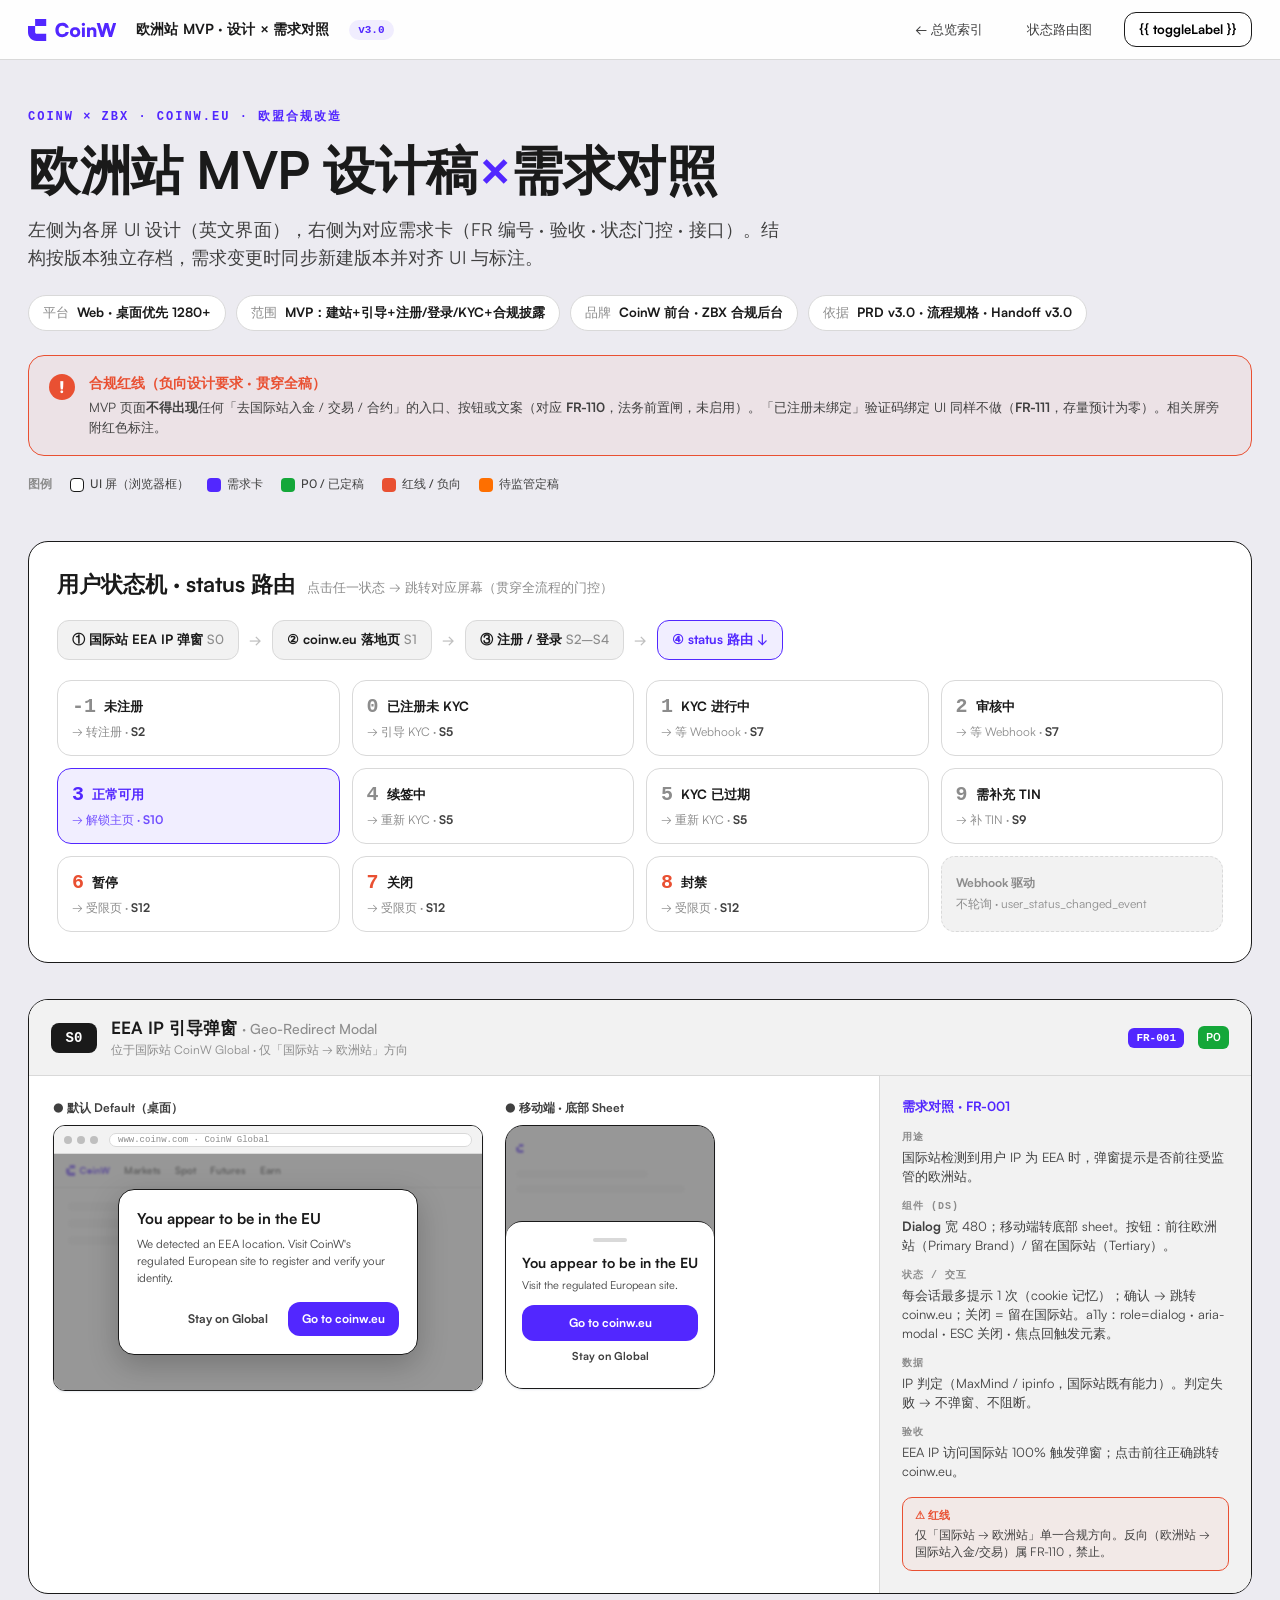
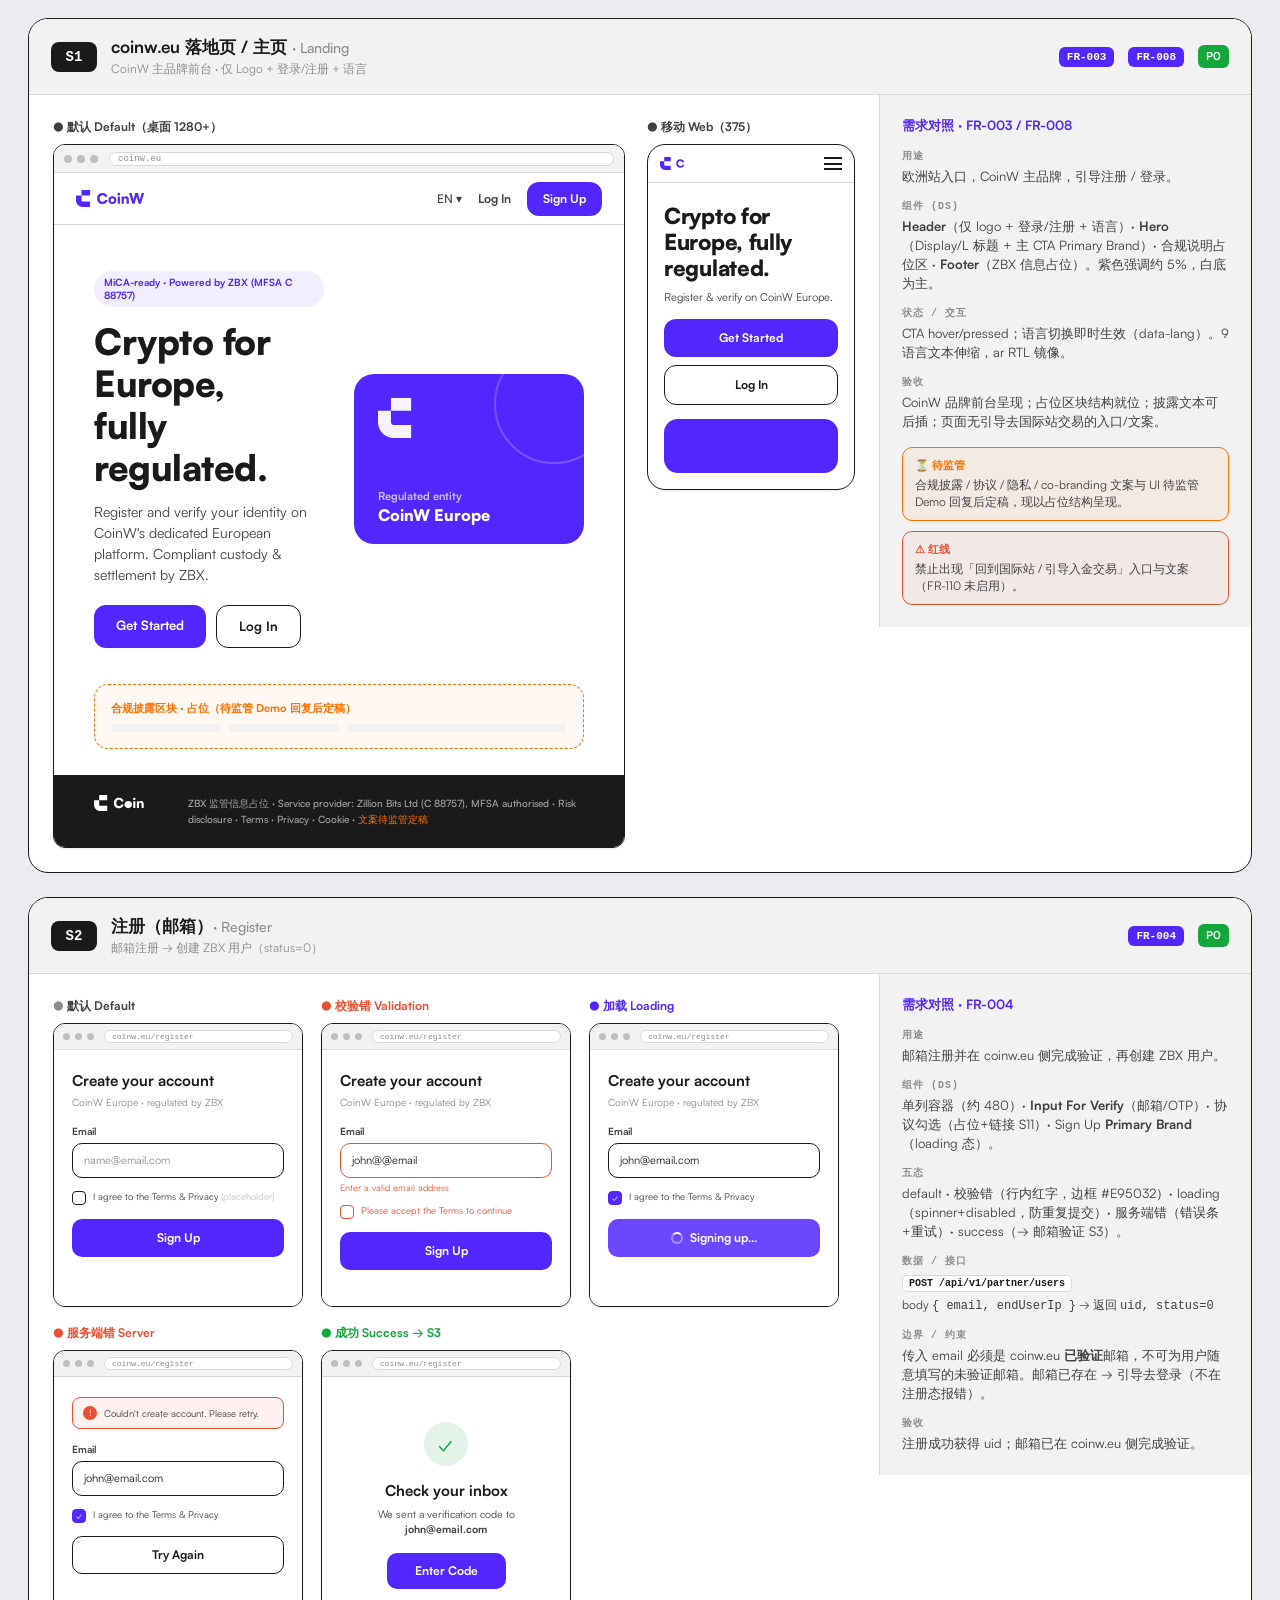
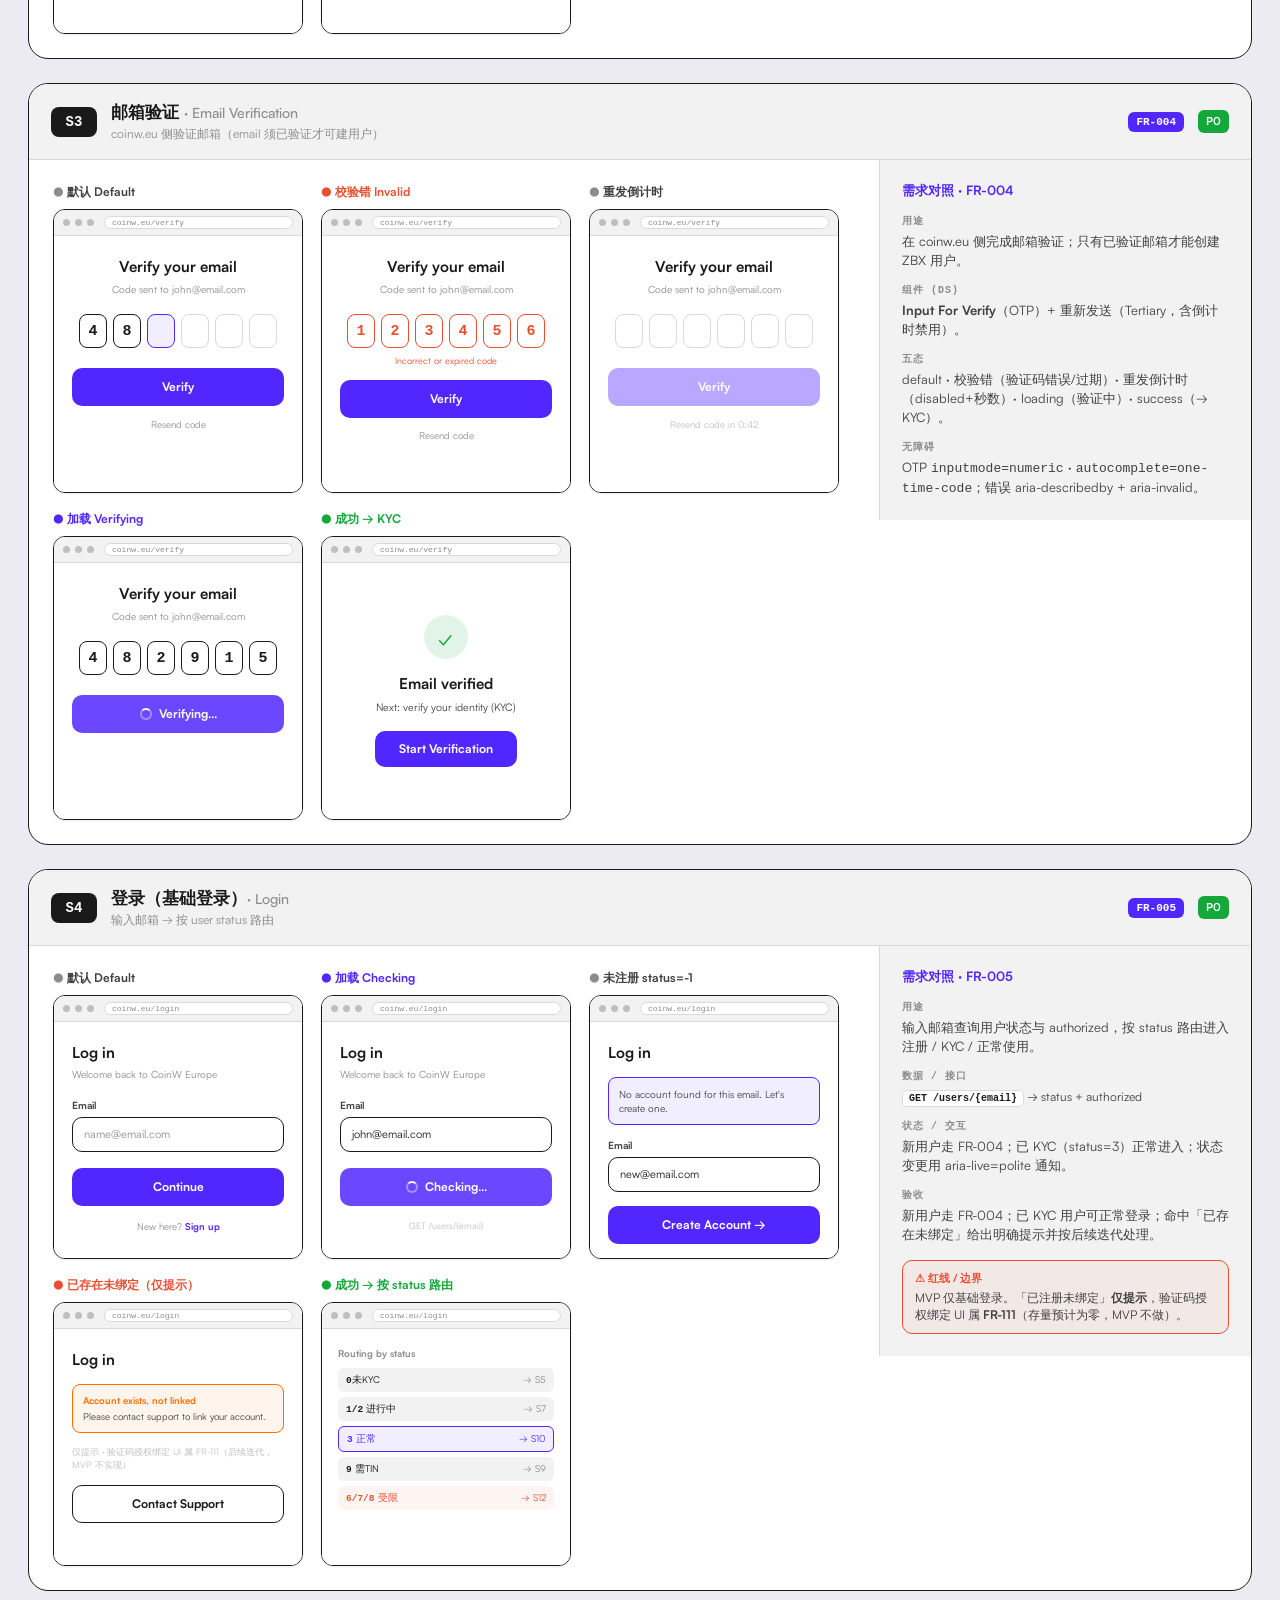
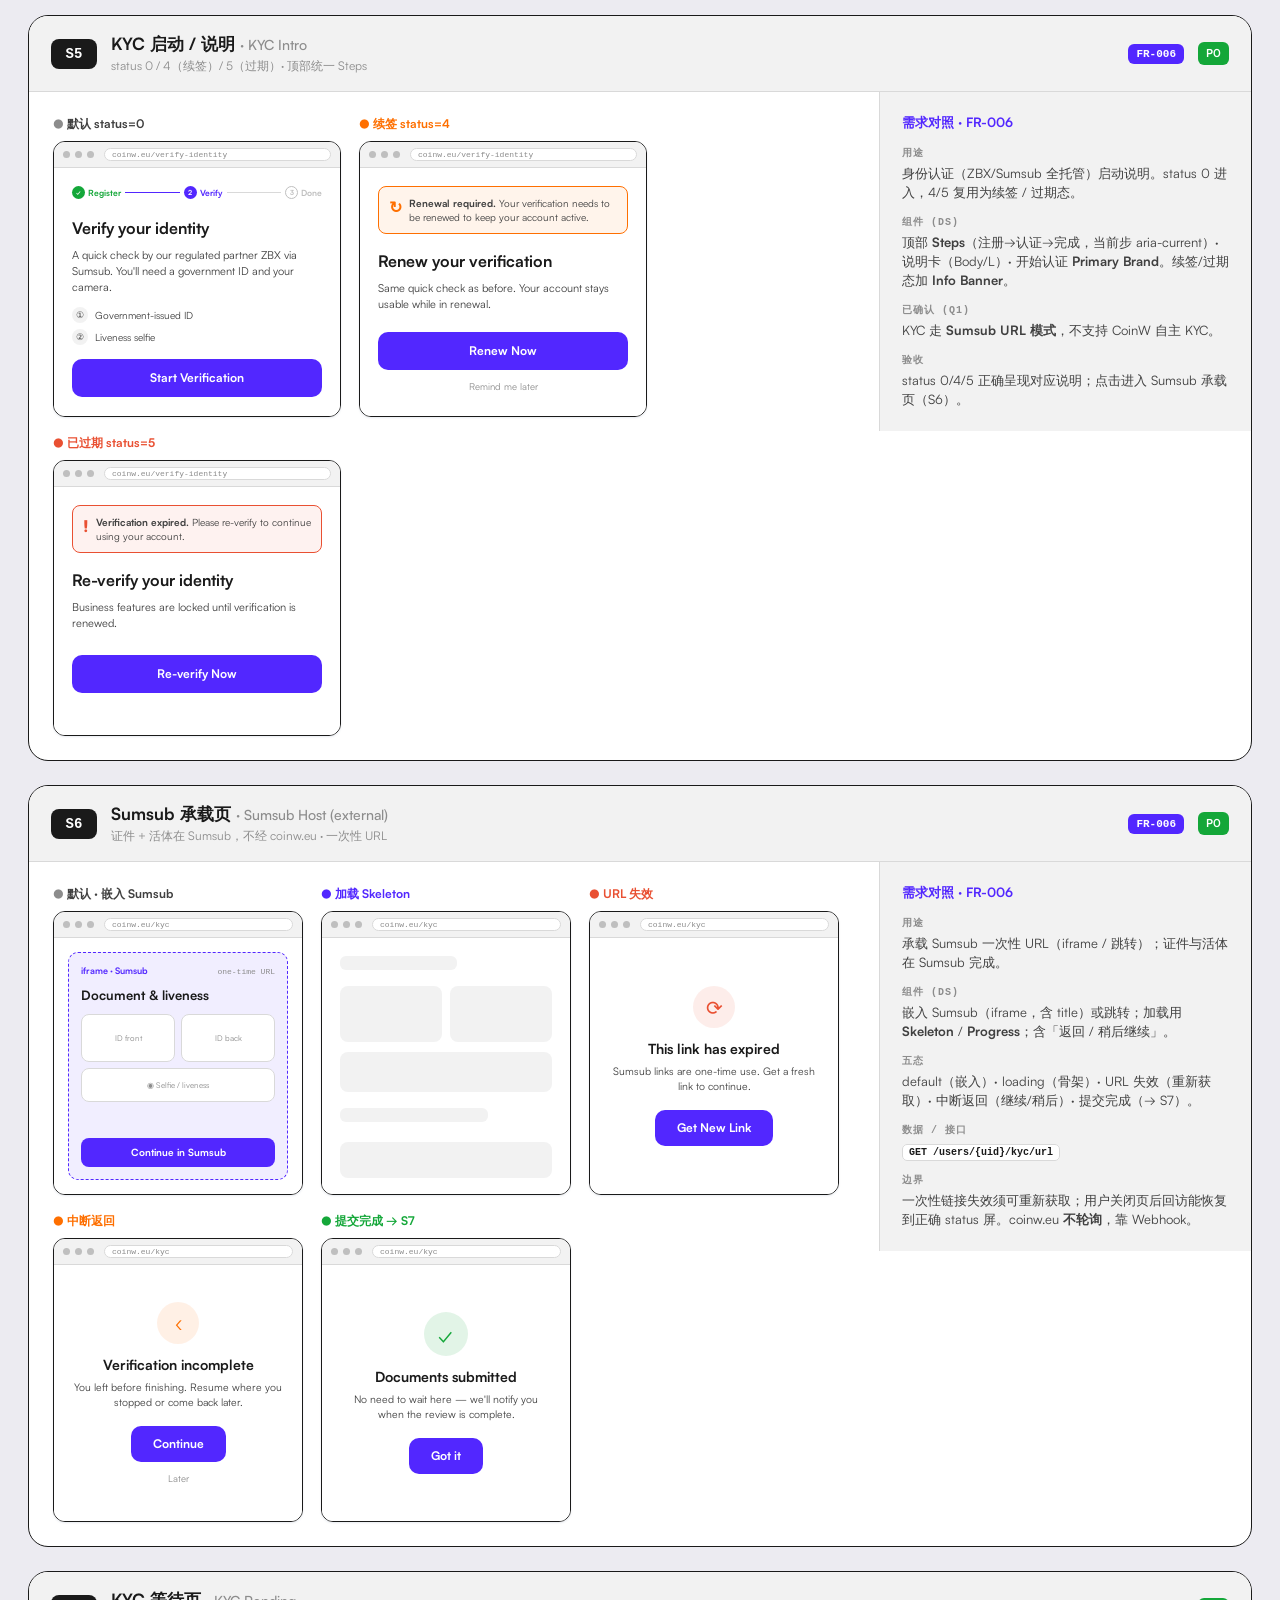
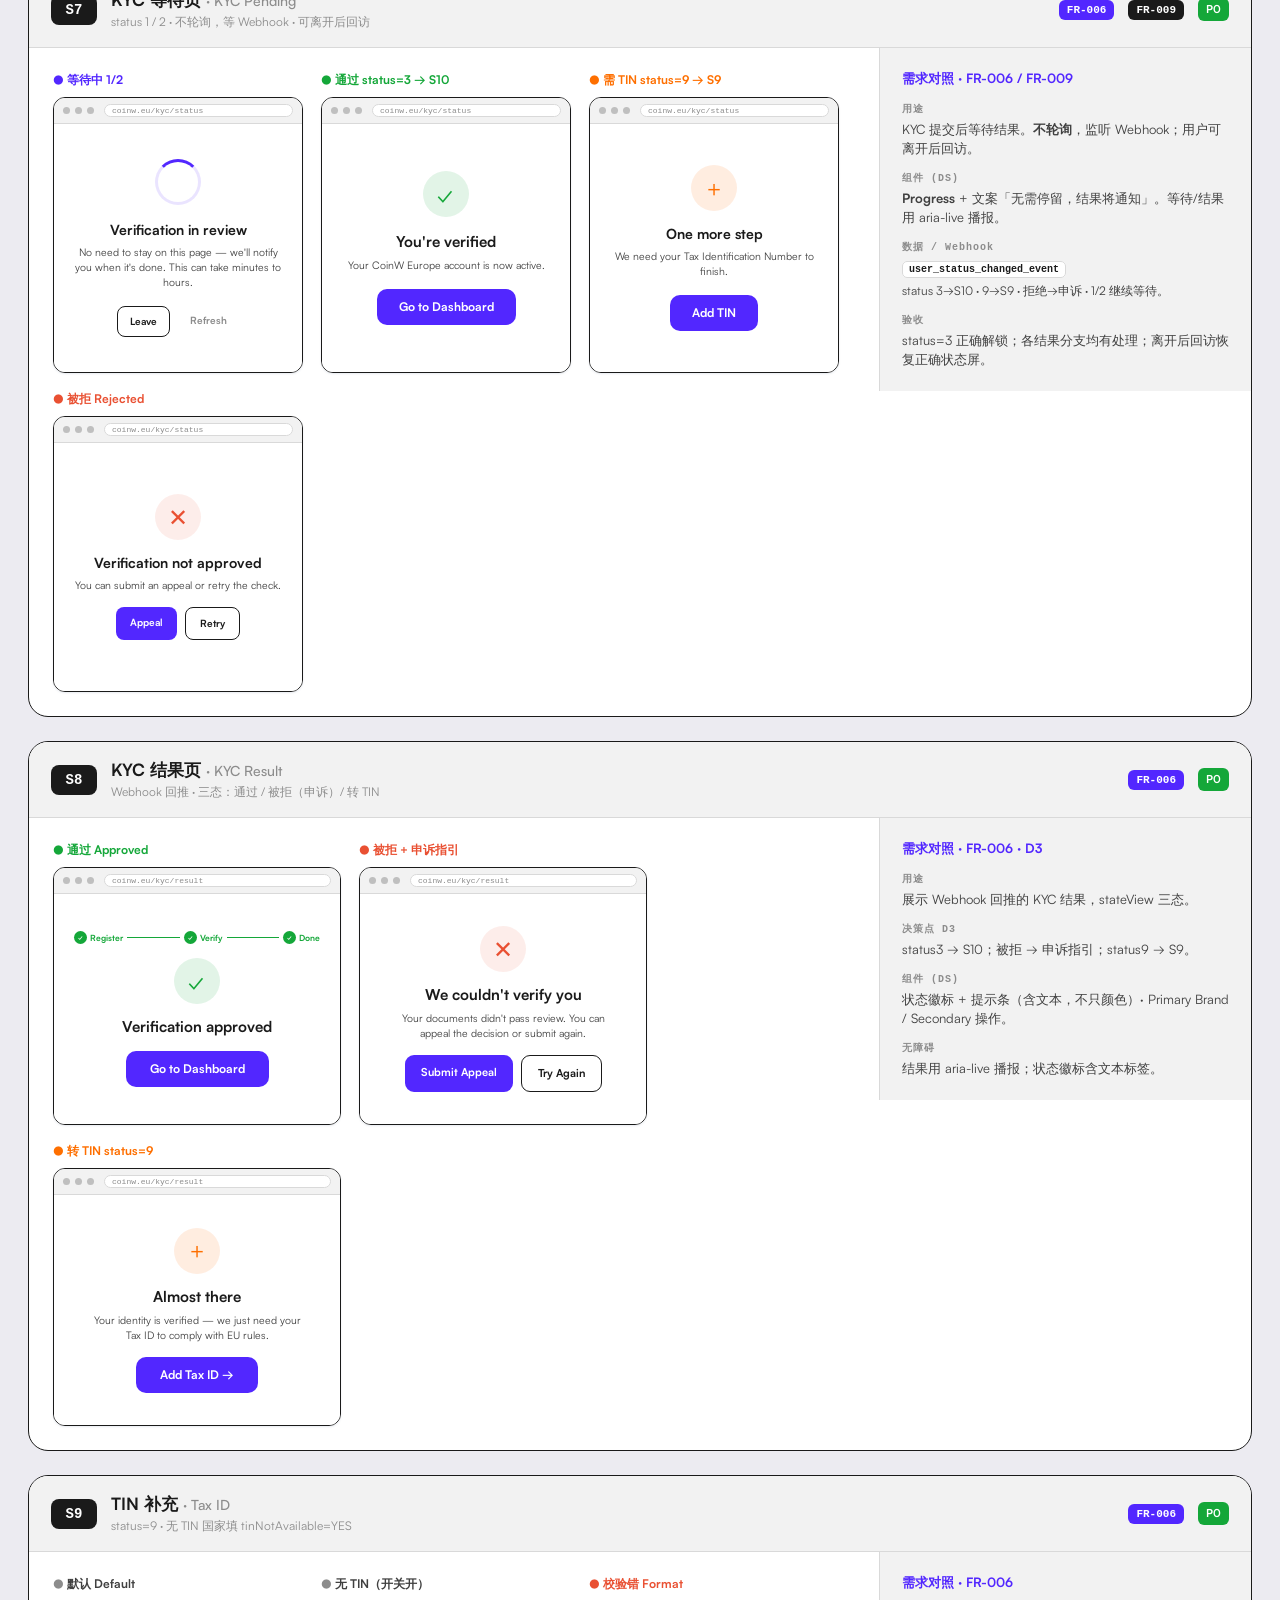
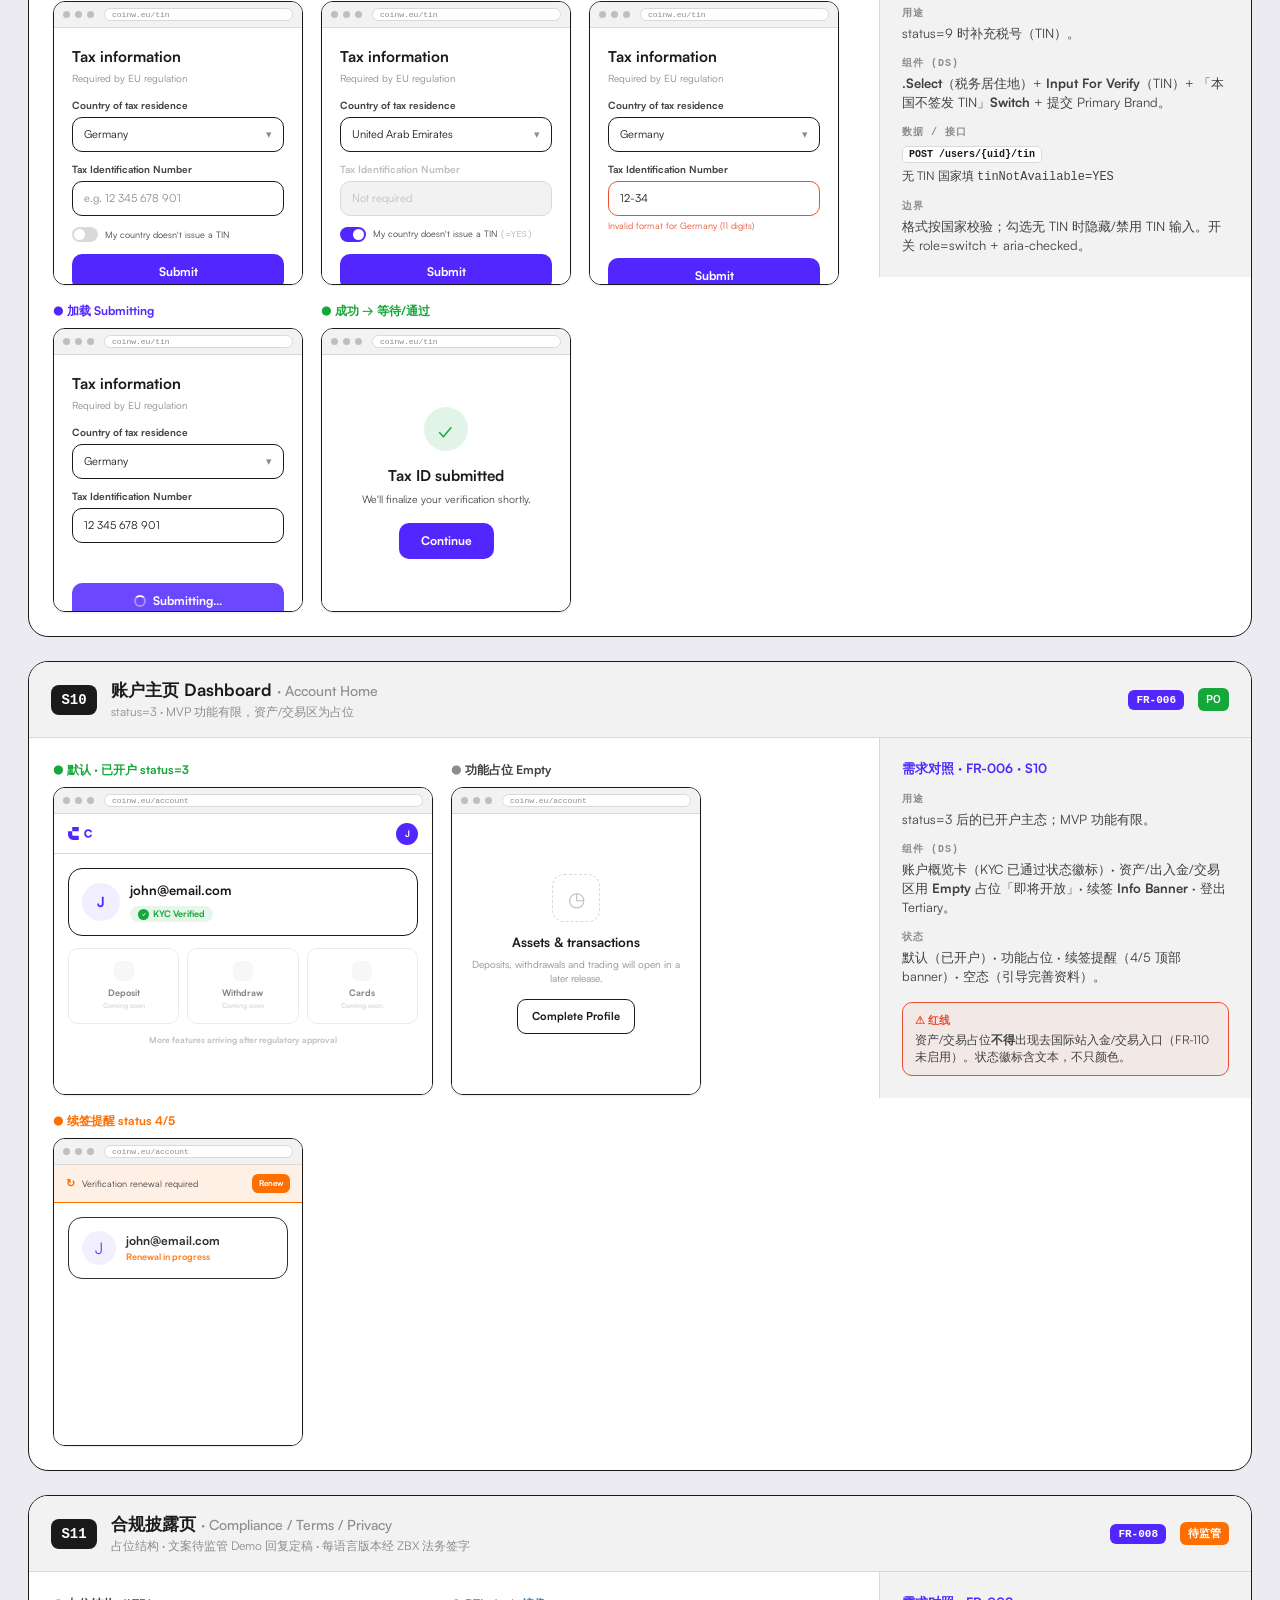
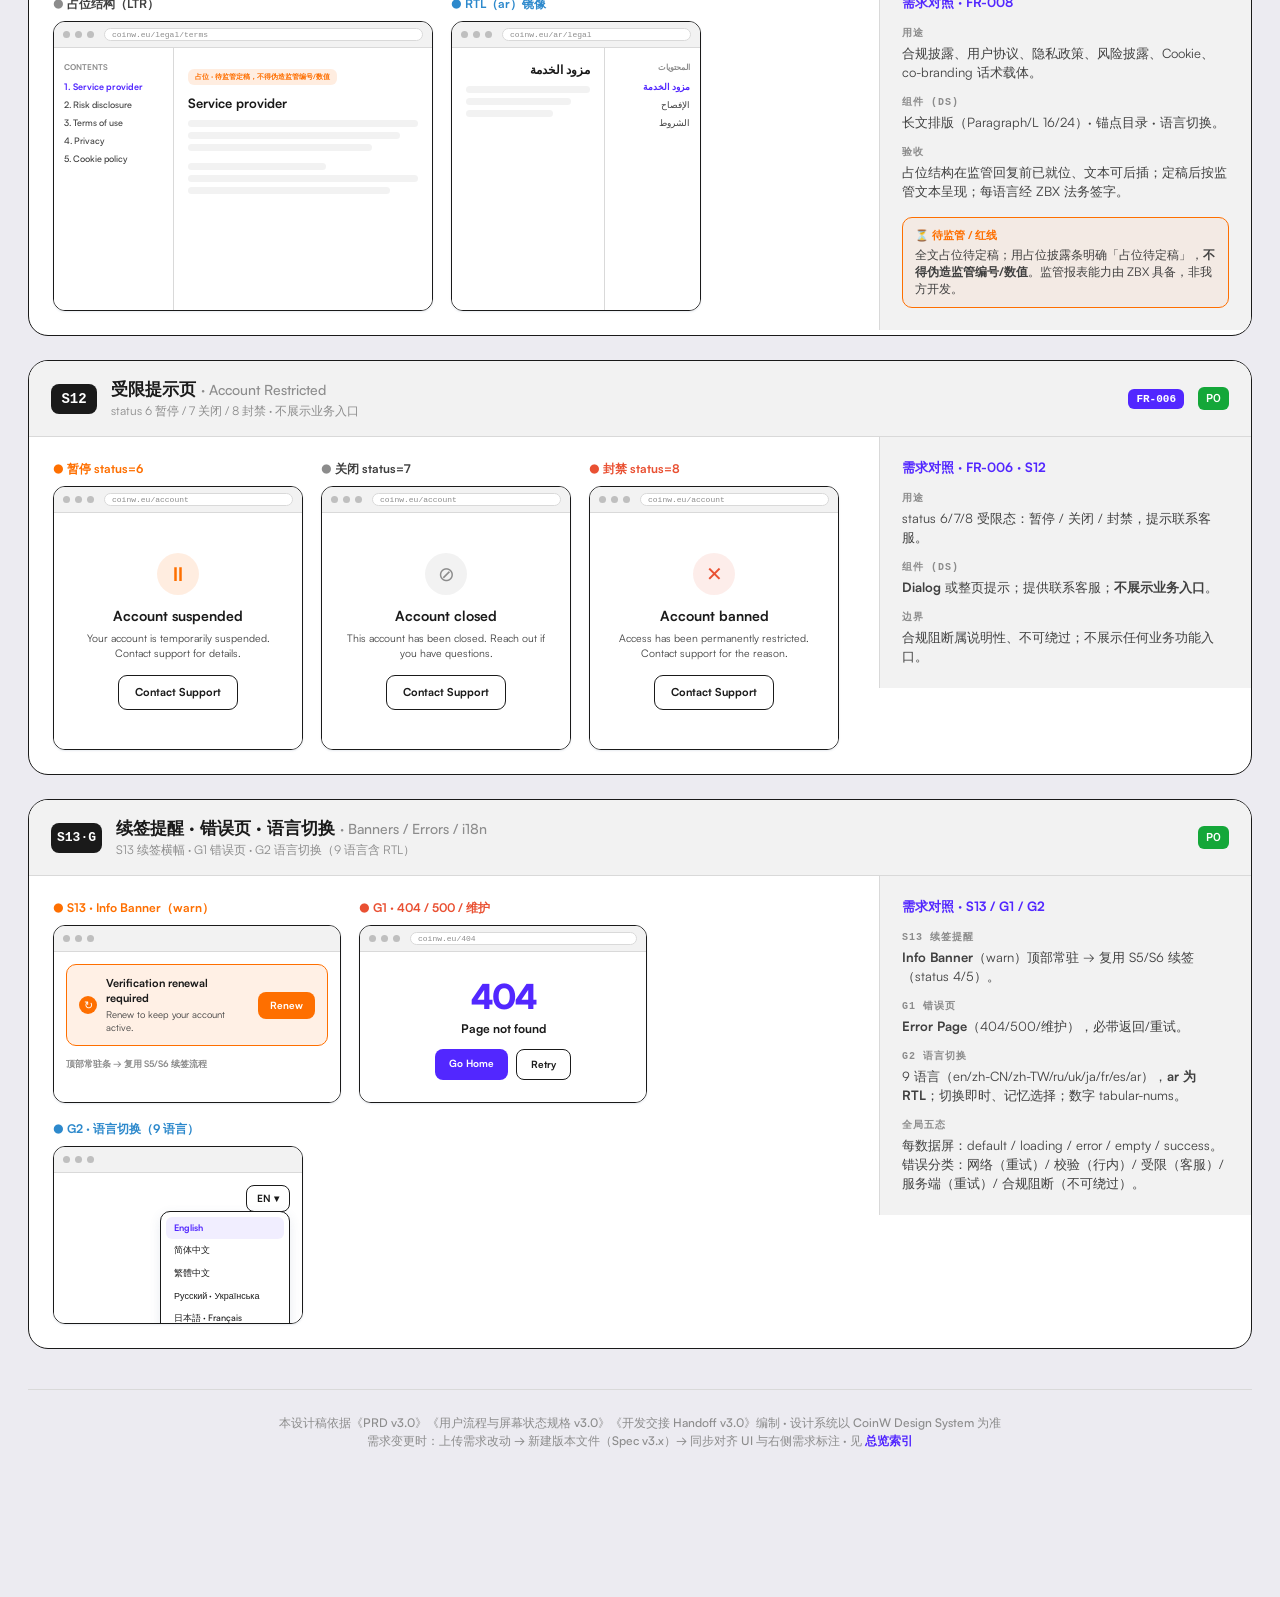
==== index.html @ bca77c22 "Add CoinW × ZBX EU MVP prototype" ====
<!DOCTYPE html>
<html lang="zh-CN">
<head>
<meta charset="utf-8">
<meta name="viewport" content="width=device-width, initial-scale=1">
<meta http-equiv="refresh" content="0; url=./Spec%20v3.0.dc.html">
<title>CoinW × ZBX 欧洲站 MVP 原型</title>
<script>location.replace("./Spec%20v3.0.dc.html");</script>
<style>
  html,body{margin:0;height:100%;font-family:"Satoshi","PingFang SC",-apple-system,sans-serif;background:#ECEBF1;color:#1A1A1A}
  .wrap{height:100%;display:flex;align-items:center;justify-content:center}
  .card{text-align:center}
  a{color:#5227FF;font-weight:700}
</style>
</head>
<body>
<div class="wrap"><div class="card">
  正在打开原型…
  <p>若未自动跳转，请 <a href="./Spec%20v3.0.dc.html">点此进入 →</a></p>
</div></div>
</body>
</html>
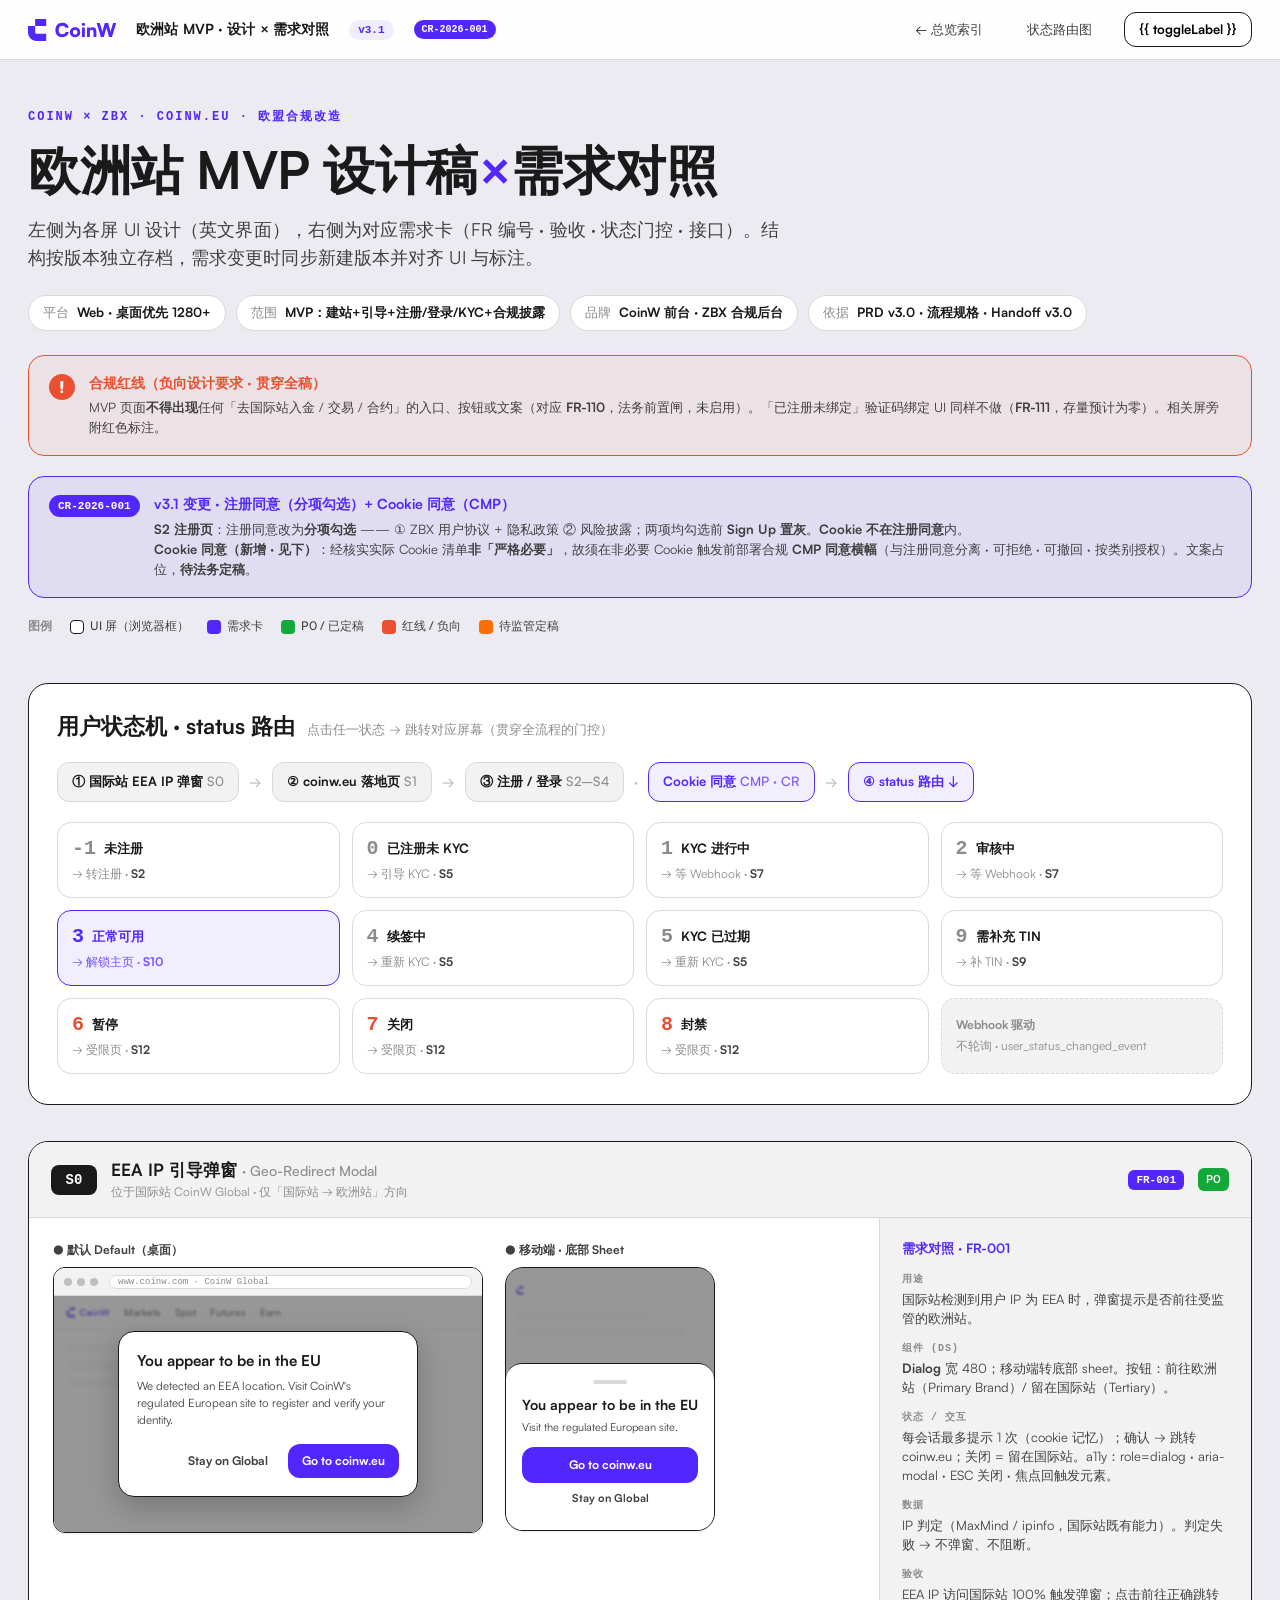
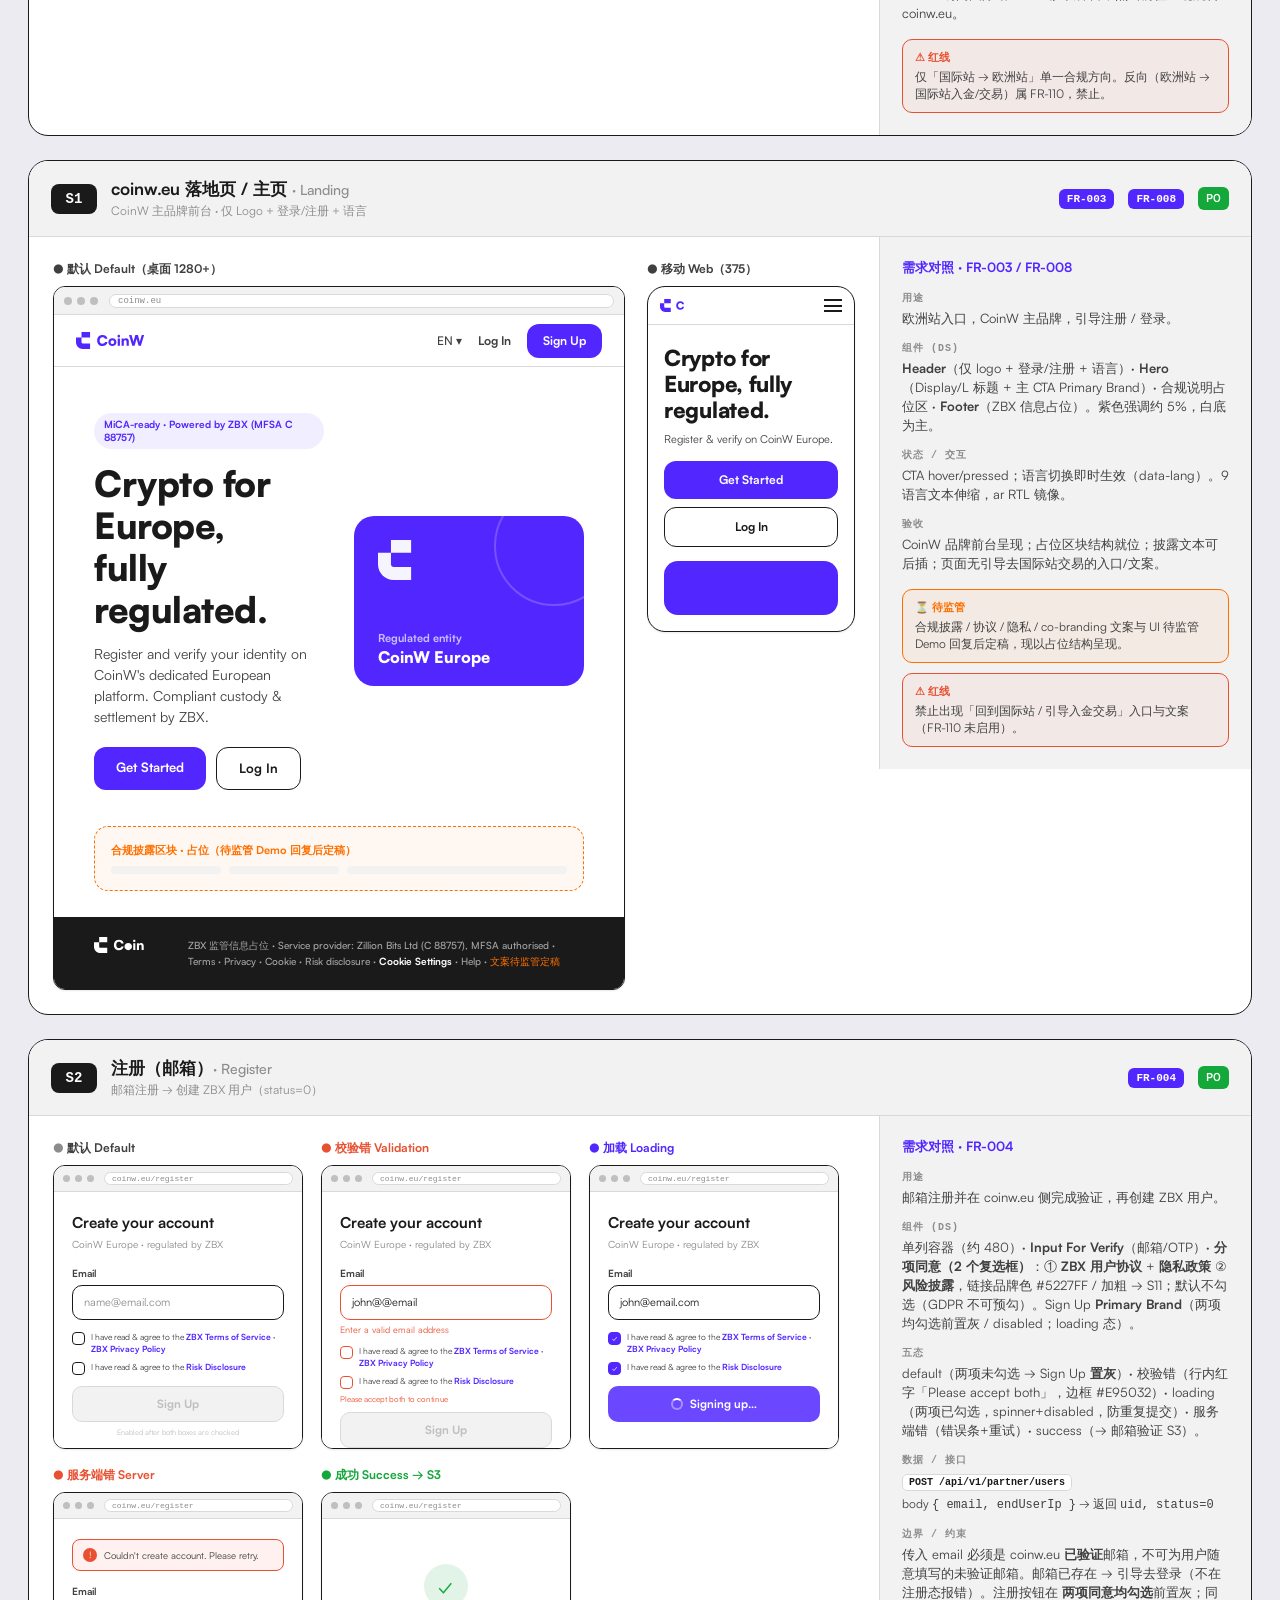
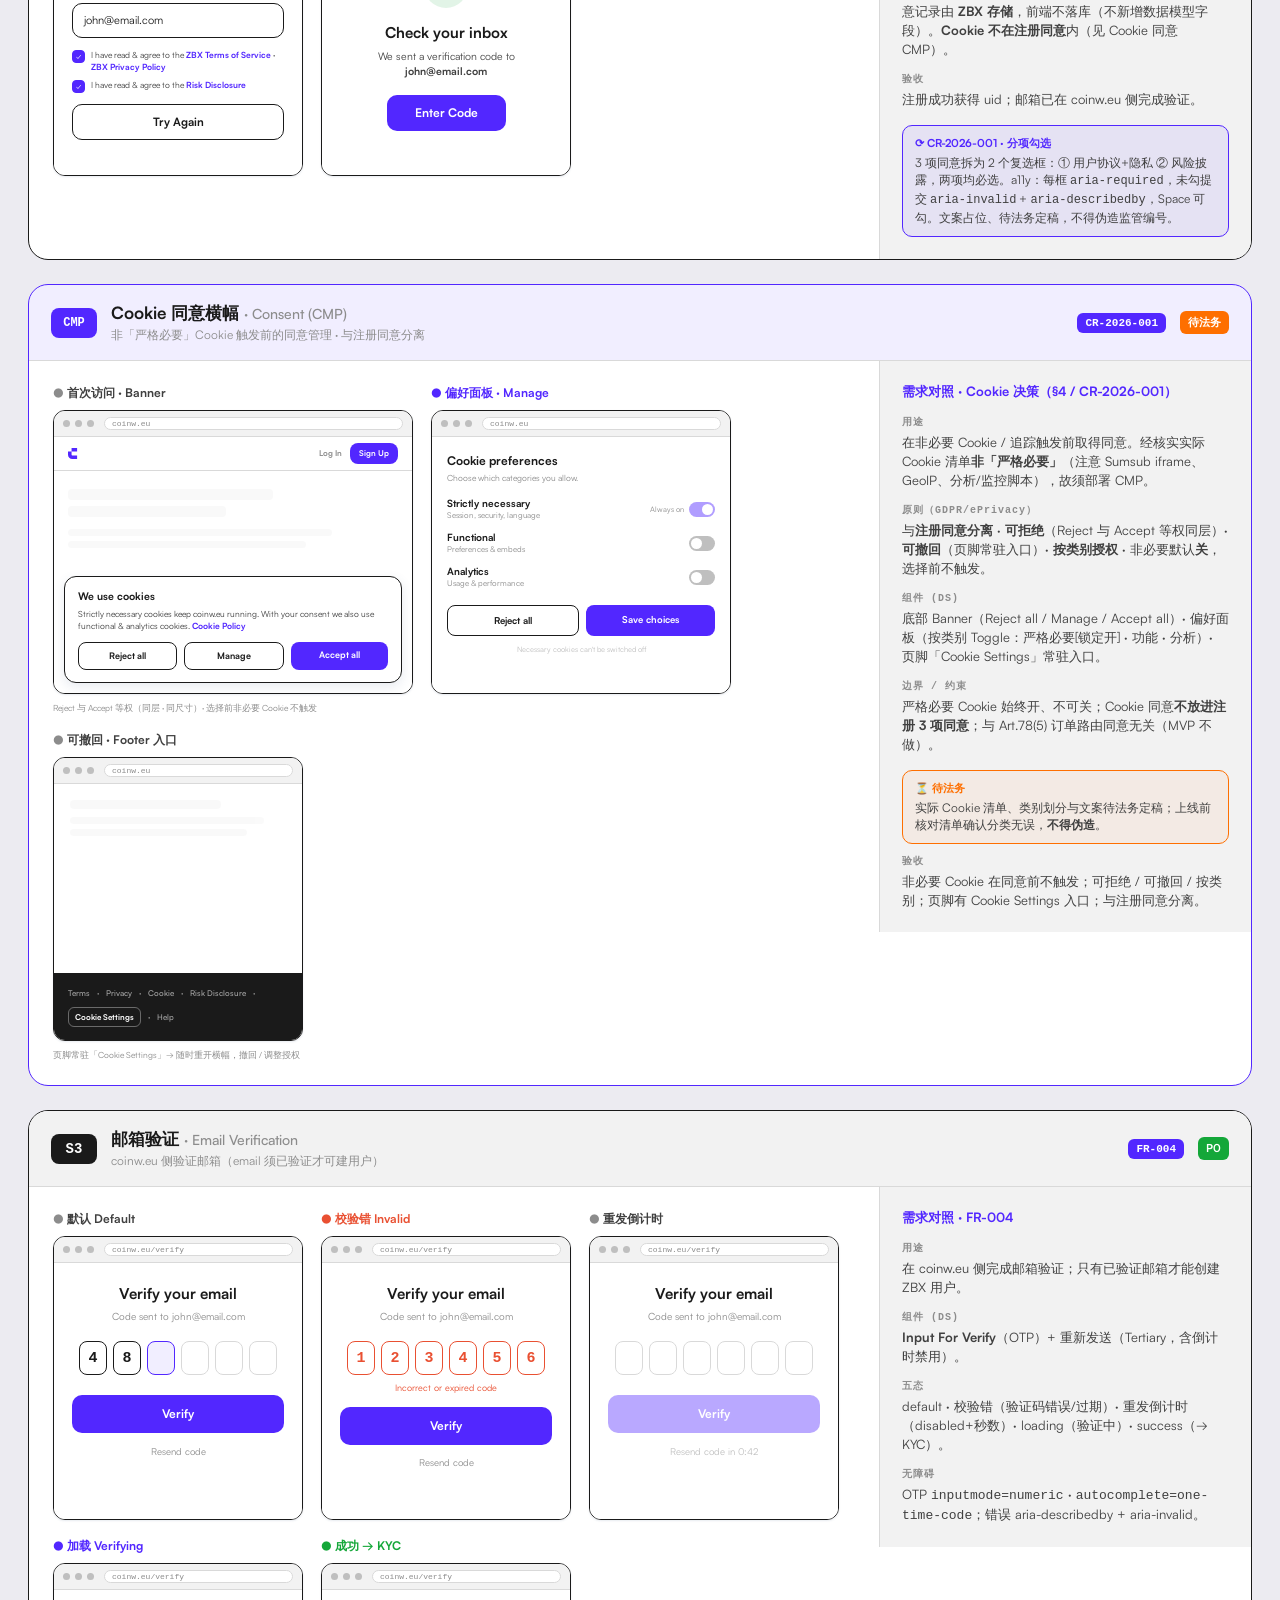
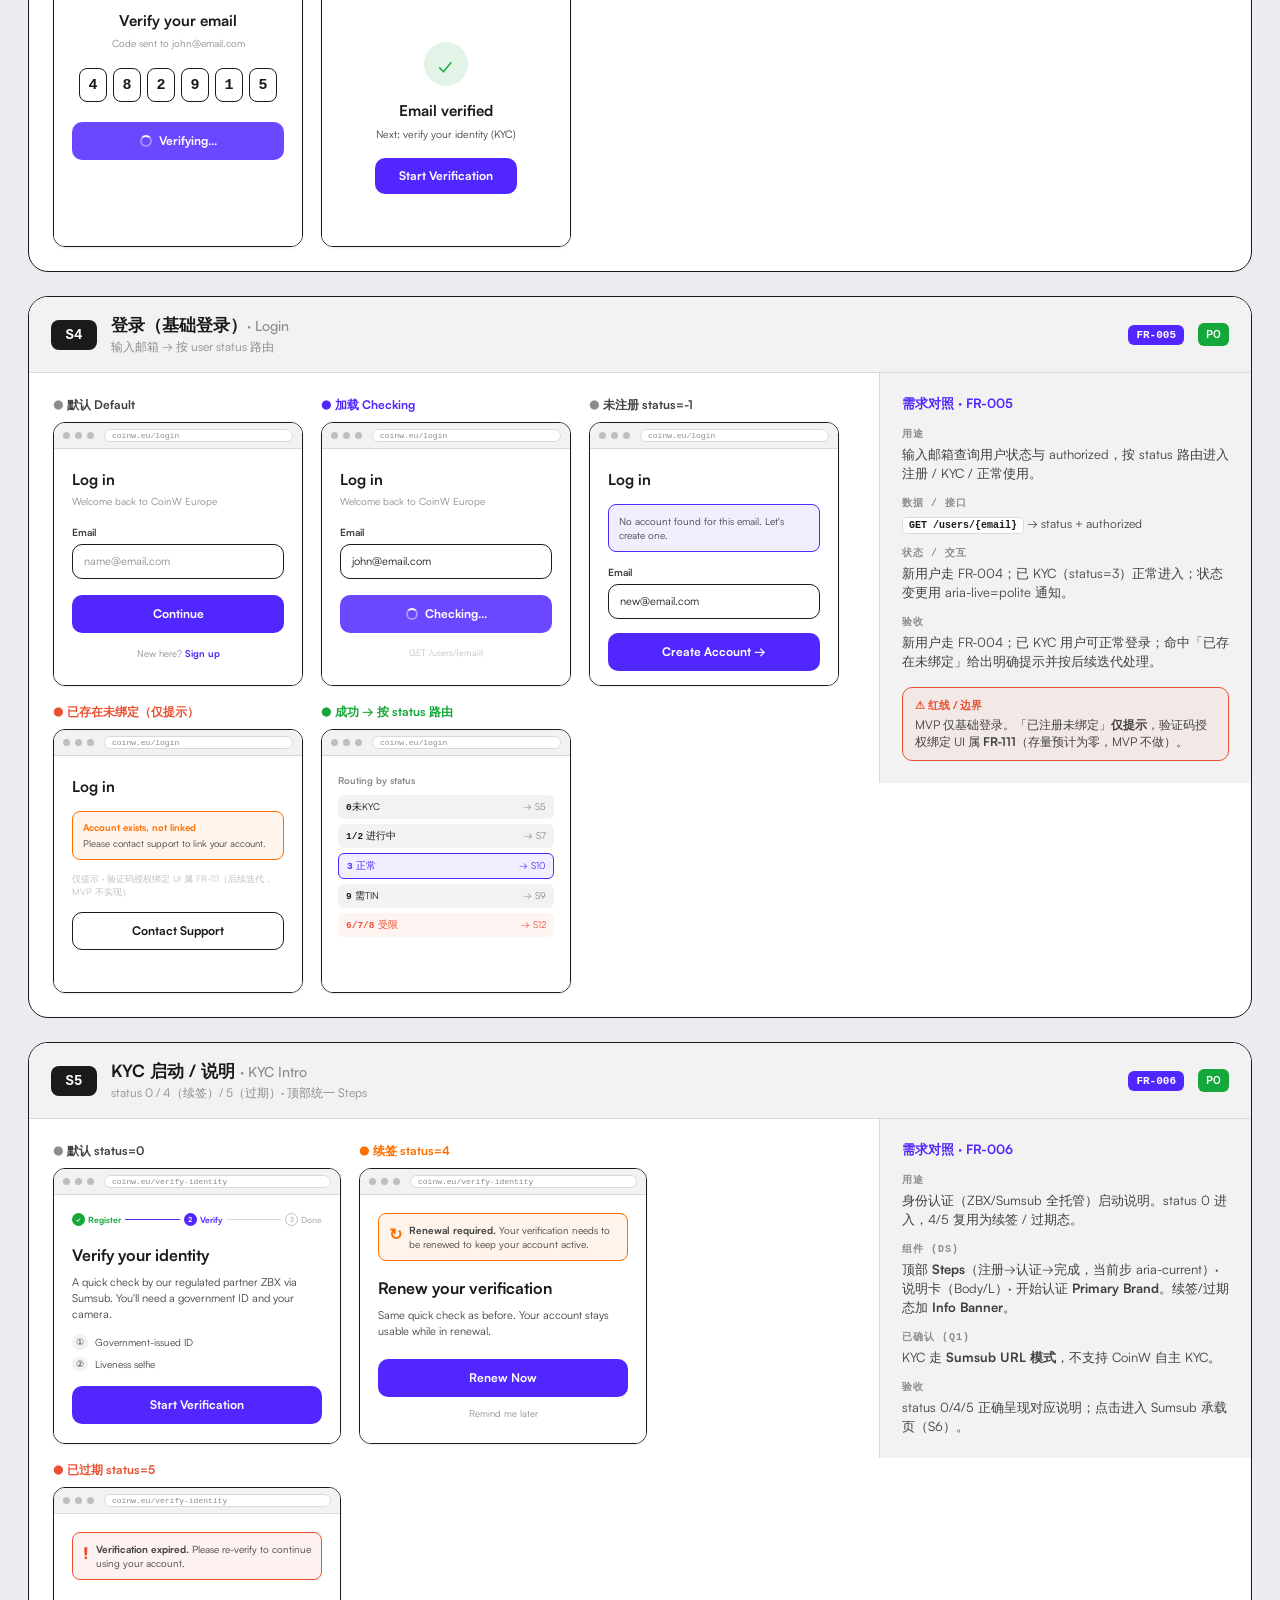
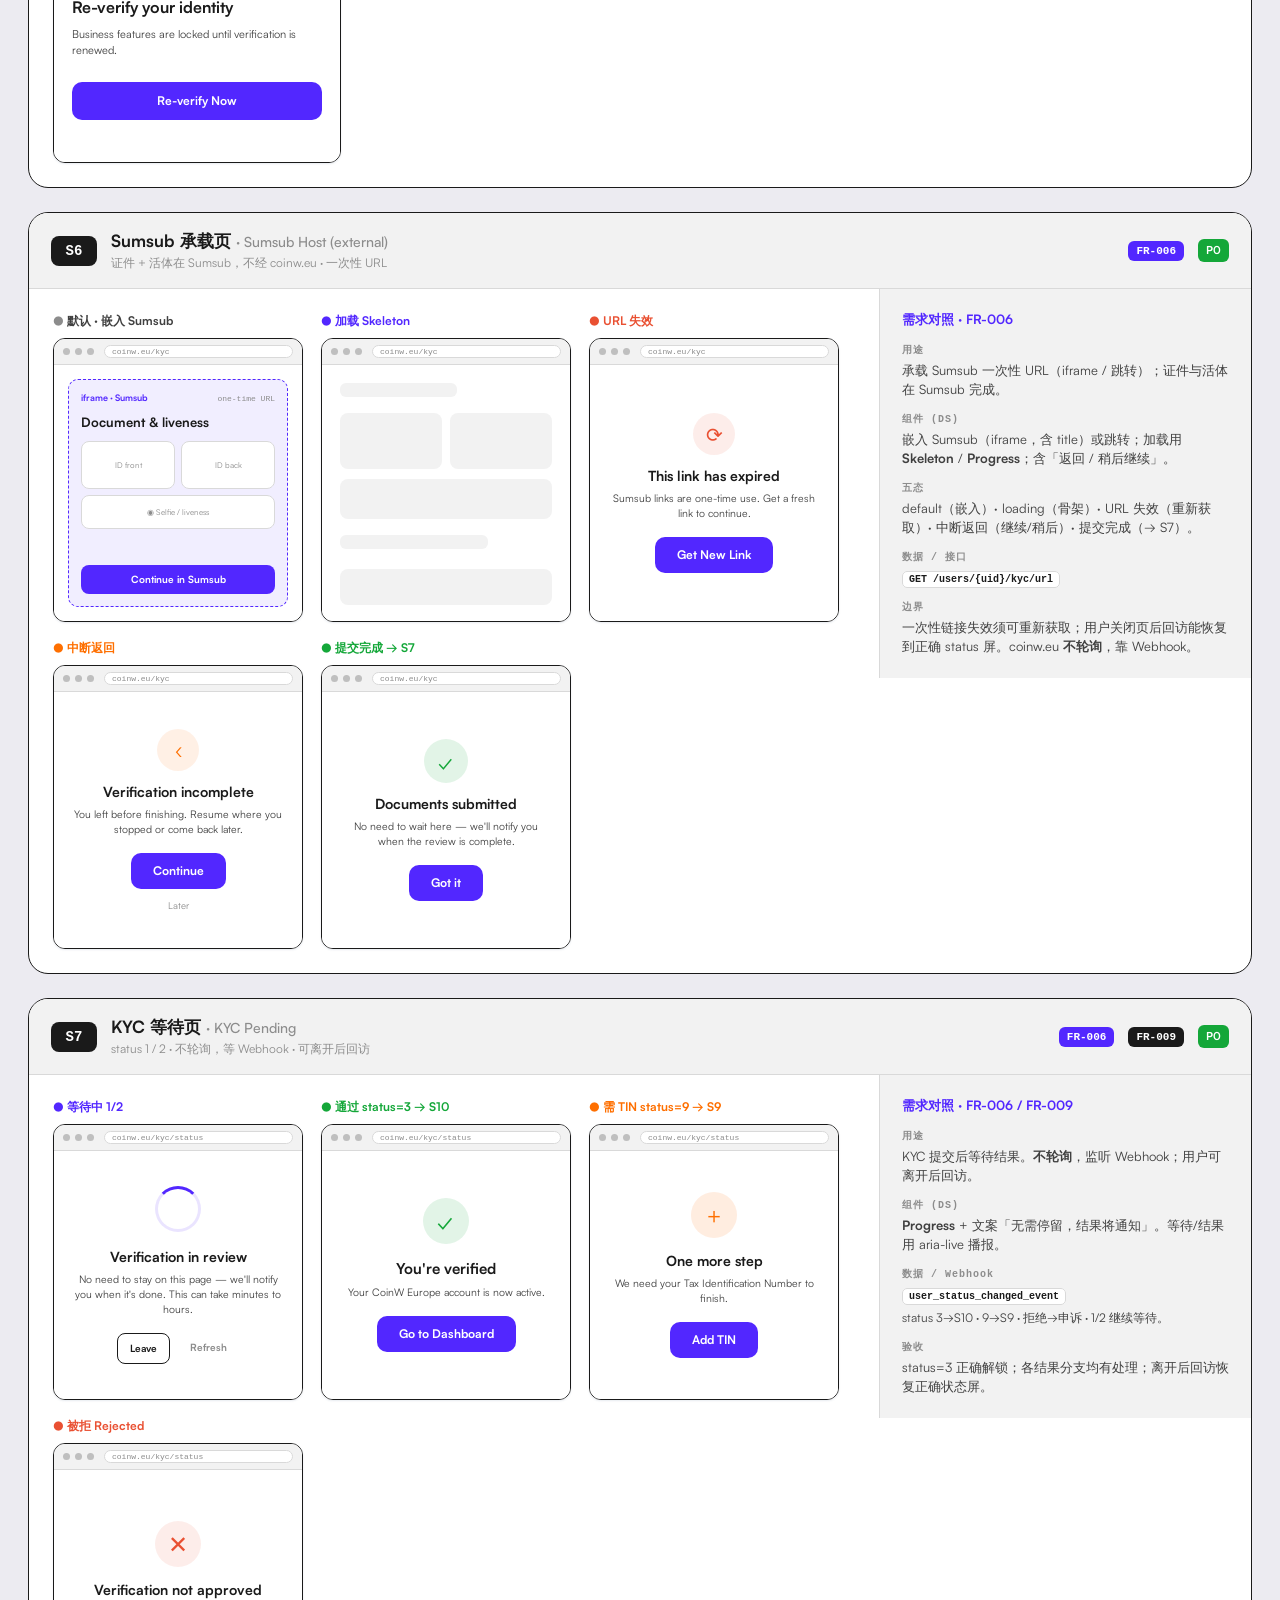
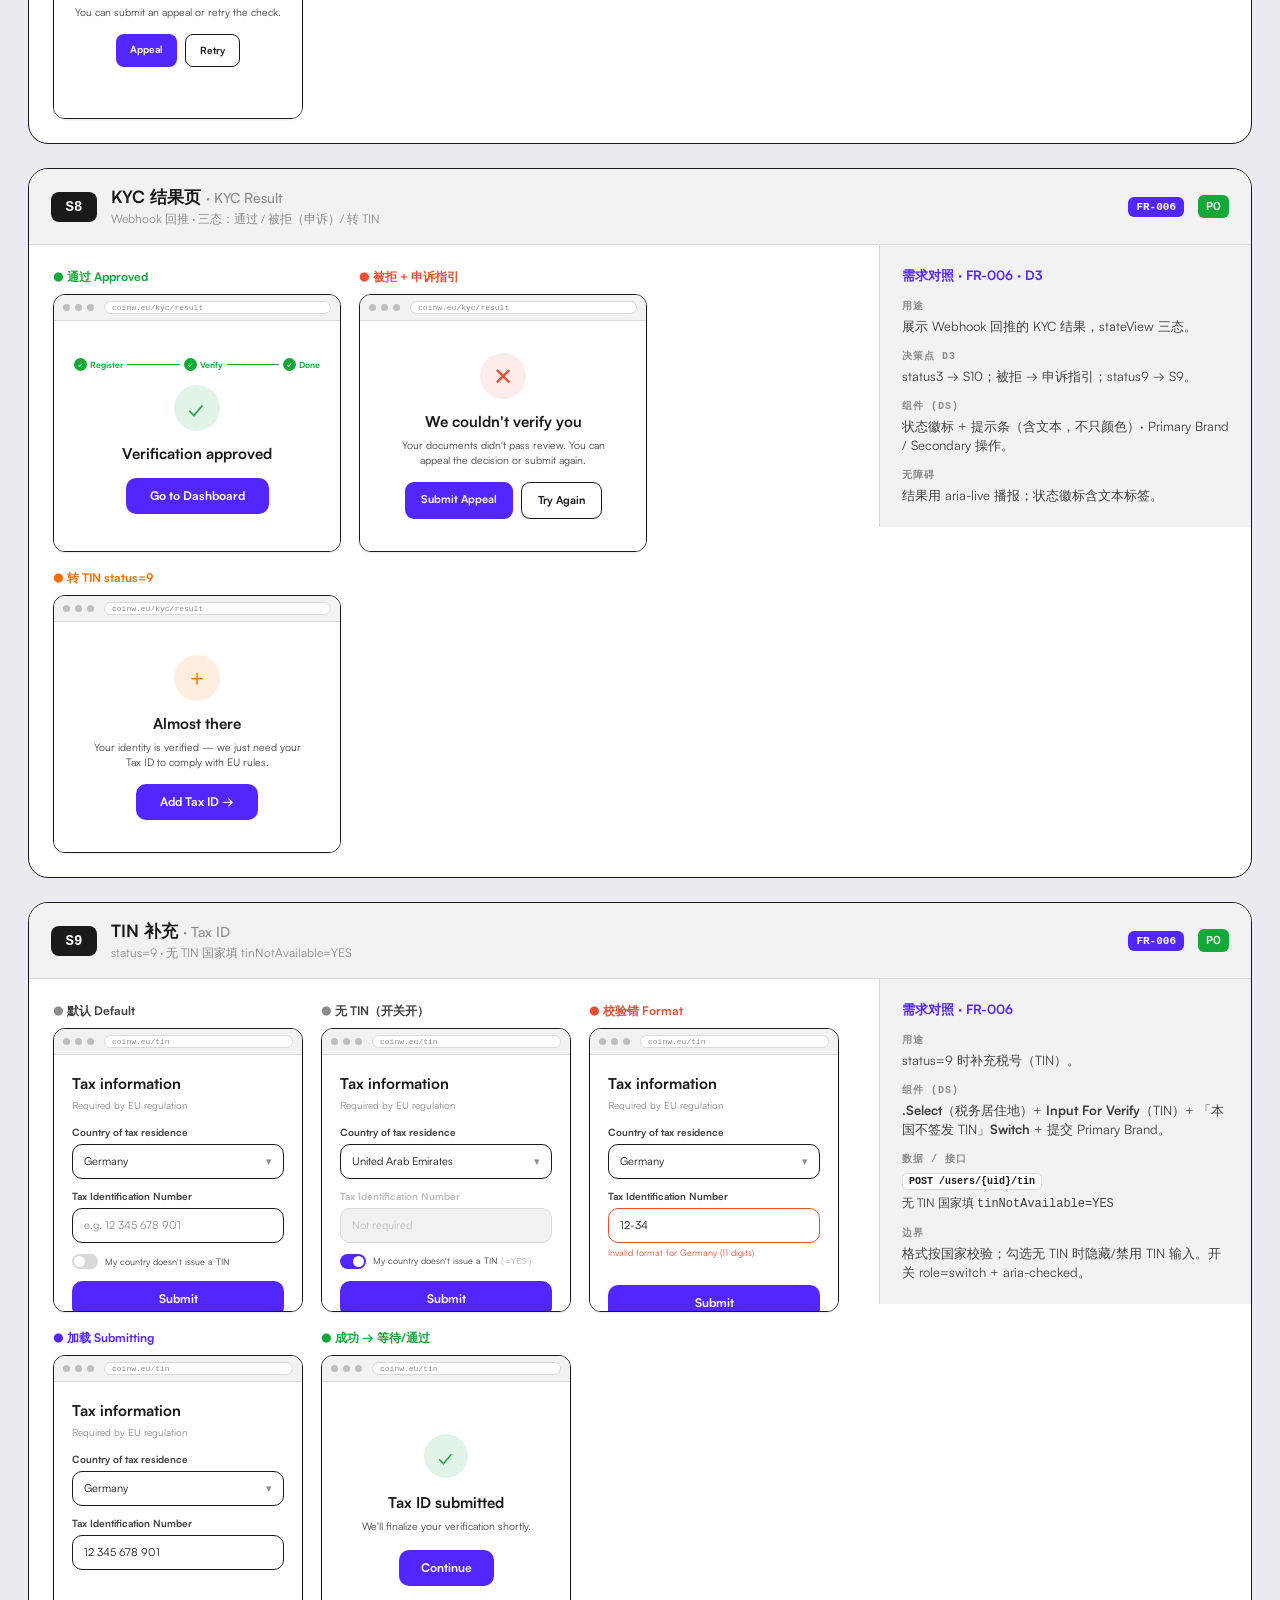
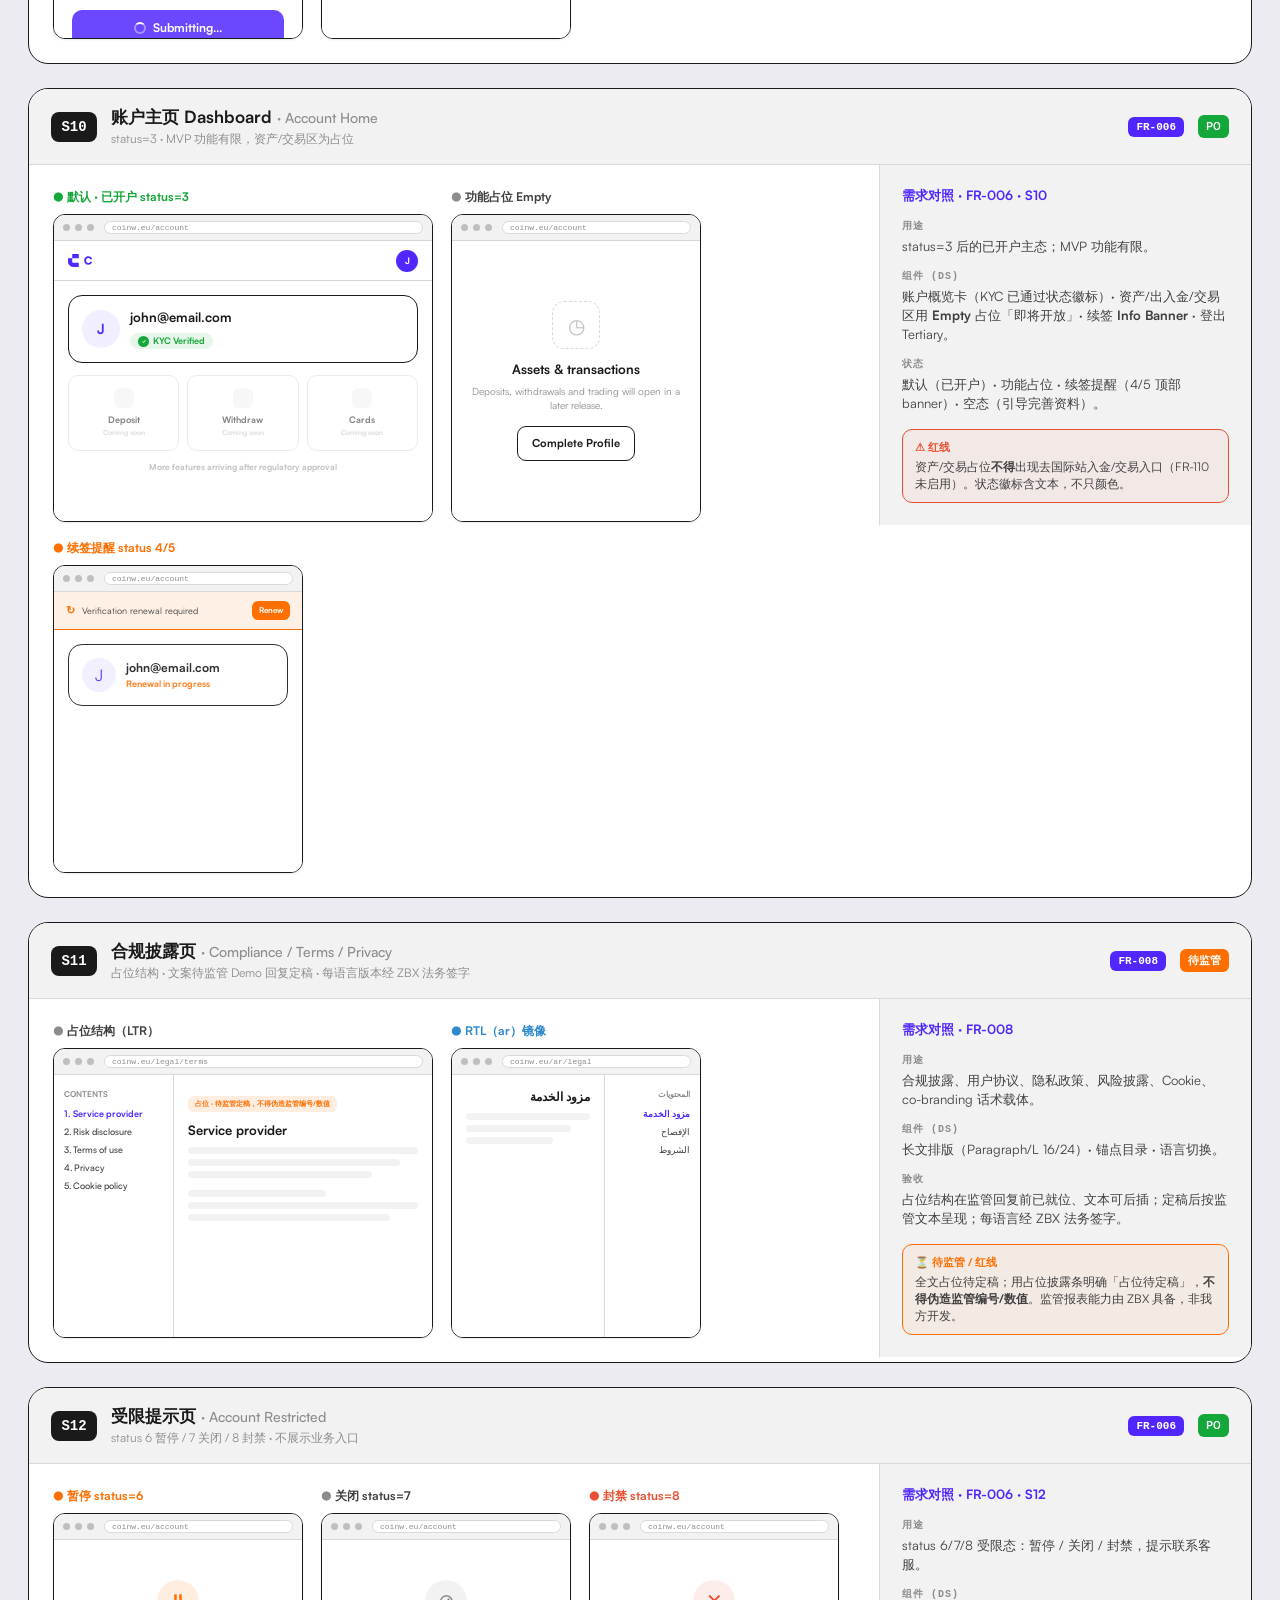
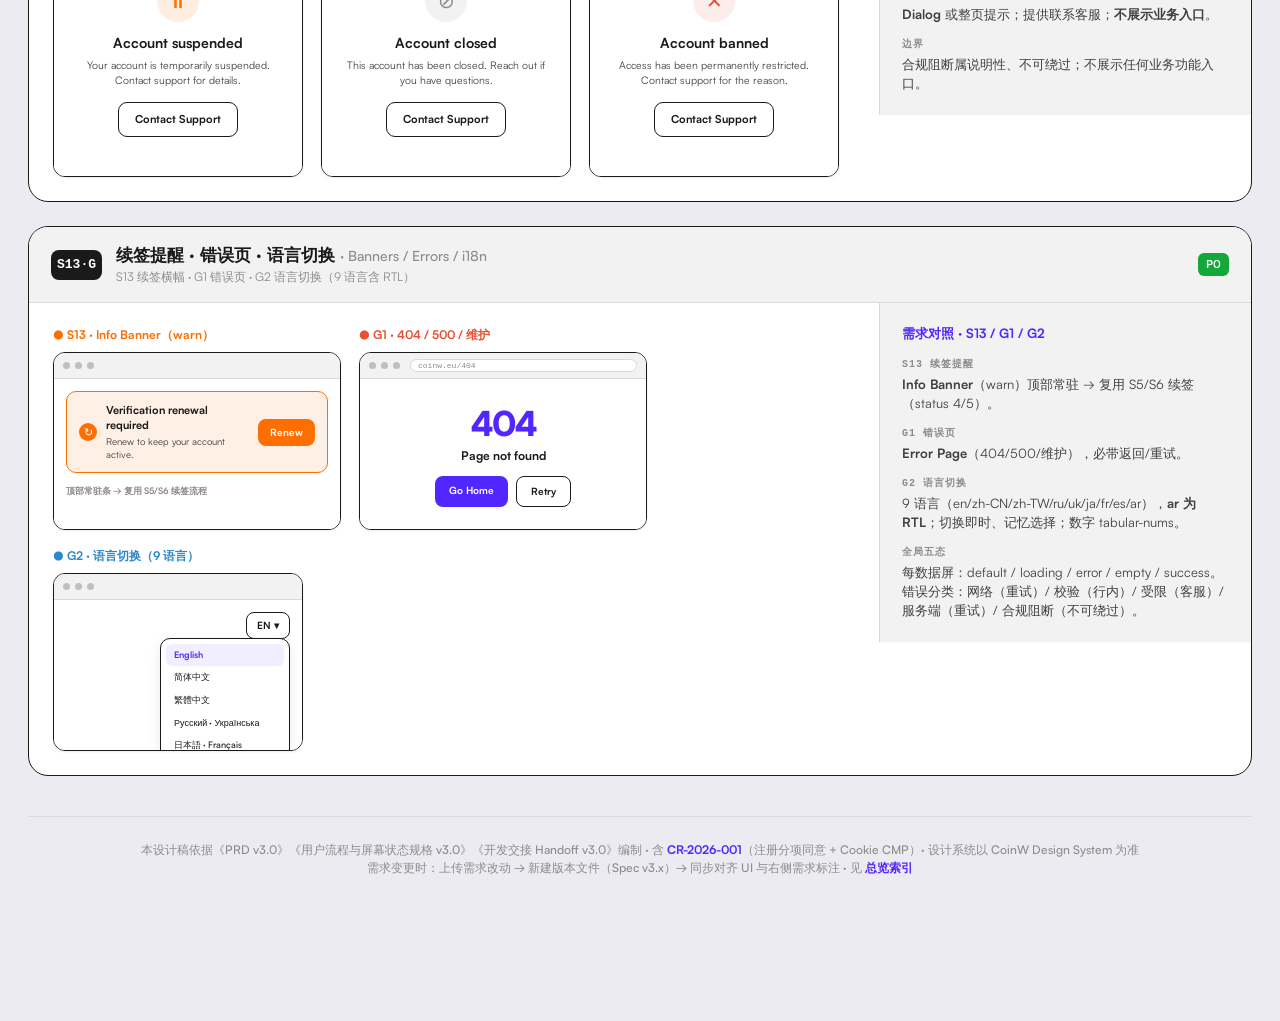
==== commit d55ea17a: "Rename _ds -> ds (v3.1) so GitHub Pages serves design-system CSS/fonts" ====
--- a/index.html
+++ b/index.html
@@ -1,22 +1,27 @@
 <!DOCTYPE html>
-<html lang="zh-CN">
+<html lang="zh">
 <head>
 <meta charset="utf-8">
 <meta name="viewport" content="width=device-width, initial-scale=1">
-<meta http-equiv="refresh" content="0; url=./Spec%20v3.0.dc.html">
-<title>CoinW × ZBX 欧洲站 MVP 原型</title>
-<script>location.replace("./Spec%20v3.0.dc.html");</script>
+<title>CoinW × ZBX · 欧洲站 MVP</title>
+<!-- 入口：自动跳转到最新版本页。新增版本时只改下面这一处 LATEST 即可 -->
+<script>
+  var LATEST = "Spec v3.1.dc.html";
+  location.replace(encodeURI(LATEST));
+</script>
+<meta http-equiv="refresh" content="0; url=Spec%20v3.1.dc.html">
 <style>
-  html,body{margin:0;height:100%;font-family:"Satoshi","PingFang SC",-apple-system,sans-serif;background:#ECEBF1;color:#1A1A1A}
-  .wrap{height:100%;display:flex;align-items:center;justify-content:center}
-  .card{text-align:center}
-  a{color:#5227FF;font-weight:700}
+  html,body{margin:0;height:100%;background:#ECEBF1;font-family:-apple-system,BlinkMacSystemFont,"Segoe UI",sans-serif;color:#1A1A1A}
+  .wrap{height:100%;display:flex;flex-direction:column;align-items:center;justify-content:center;gap:14px}
+  a{color:#5227FF;font-weight:700;text-decoration:none}
+  .dim{color:#8C8C8C;font-size:13px}
 </style>
 </head>
 <body>
-<div class="wrap"><div class="card">
-  正在打开原型…
-  <p>若未自动跳转，请 <a href="./Spec%20v3.0.dc.html">点此进入 →</a></p>
-</div></div>
+<div class="wrap">
+  <div class="dim">正在跳转到最新版本…</div>
+  <a href="Spec%20v3.1.dc.html">未自动跳转？点此打开 Spec v3.1 →</a>
+  <a href="Index.dc.html" class="dim" style="color:#8C8C8C">查看全部版本索引</a>
+</div>
 </body>
 </html>
